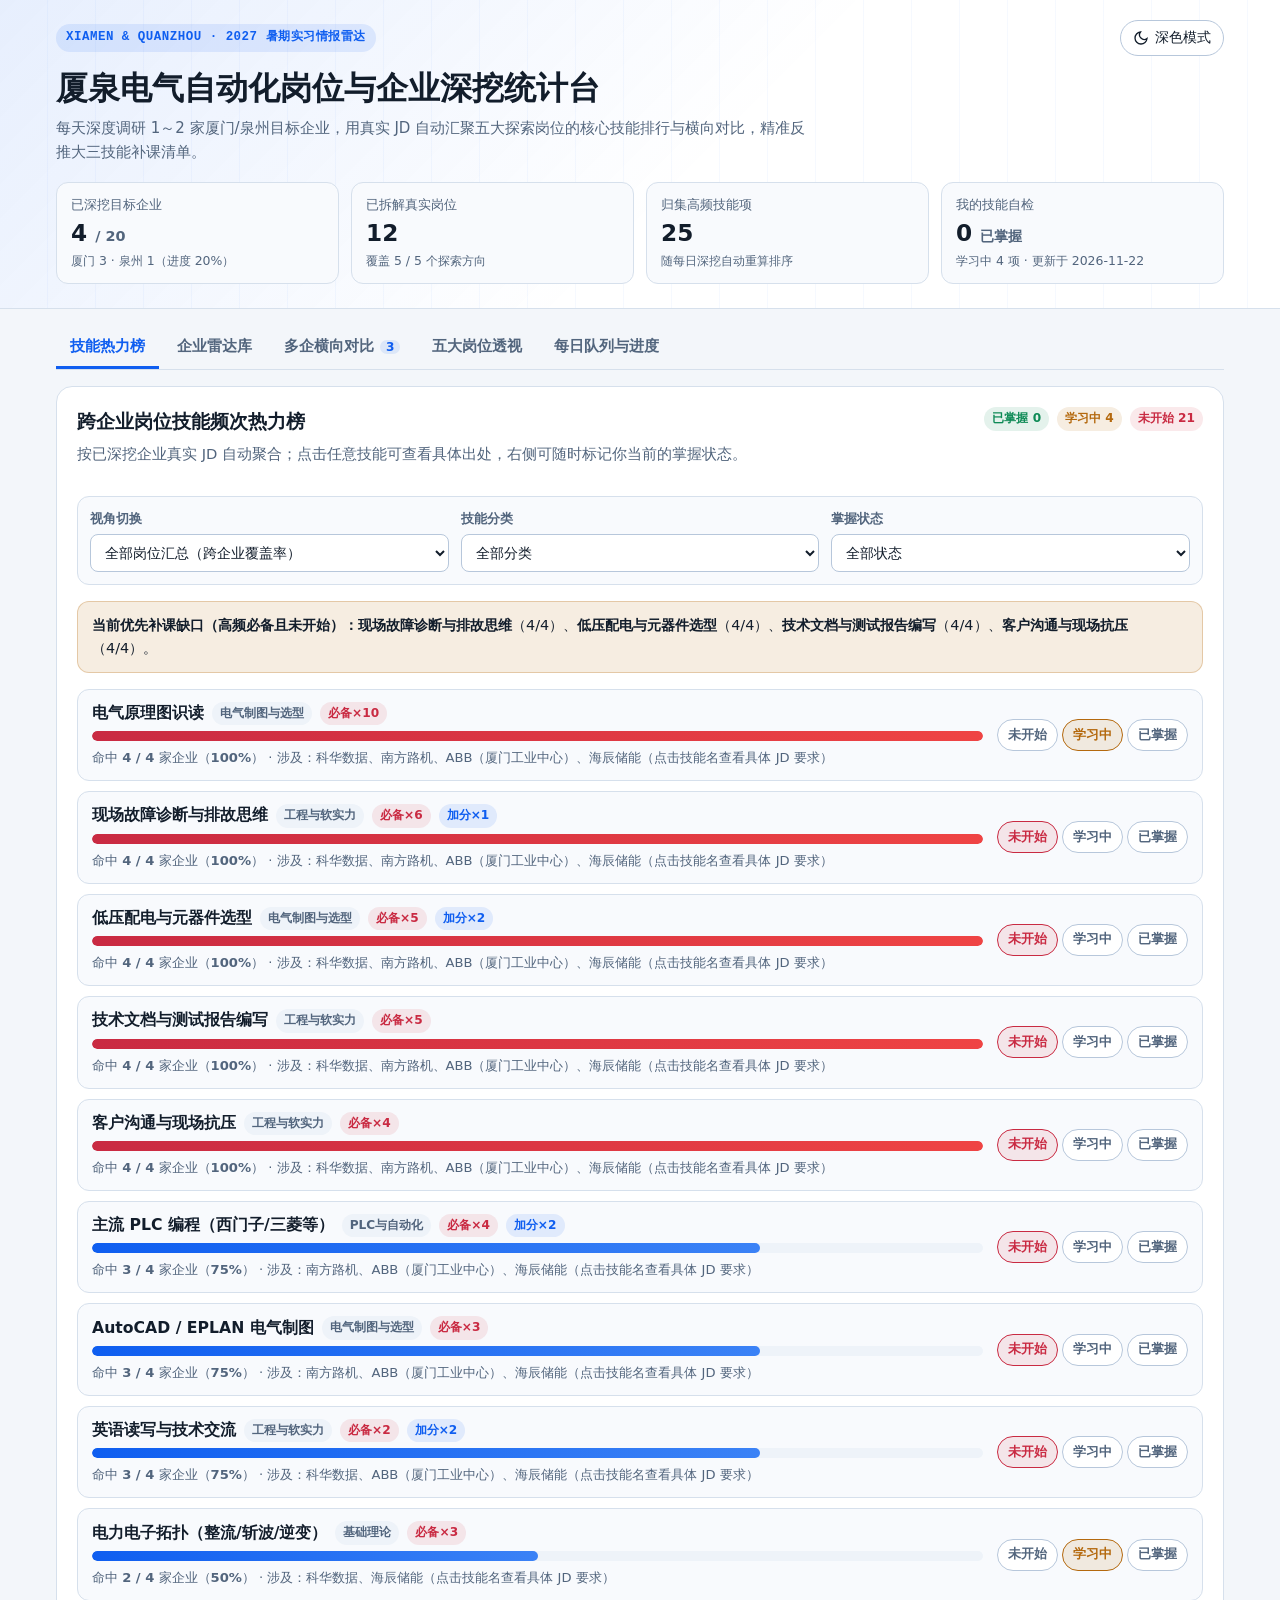
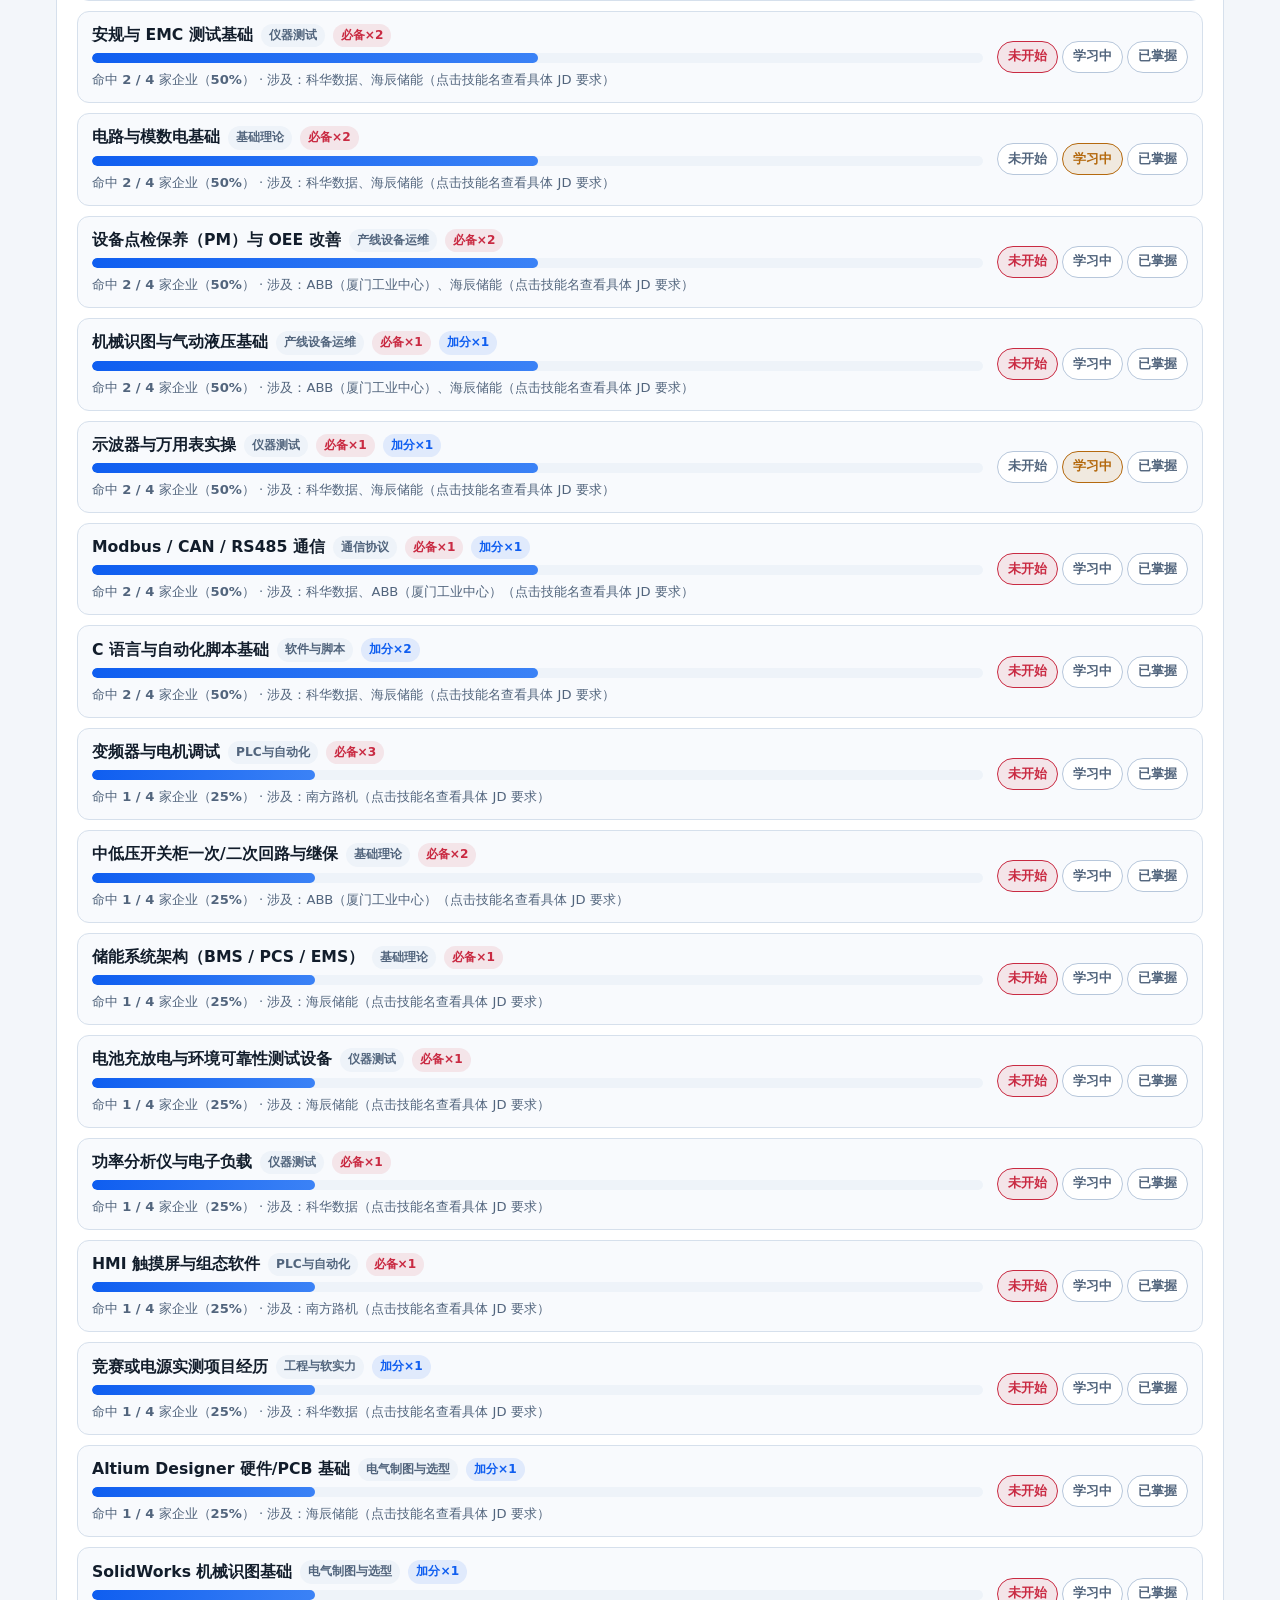
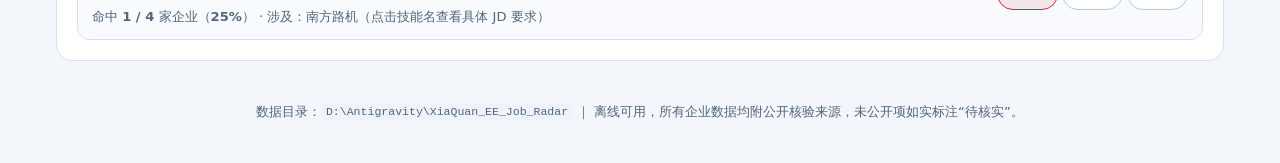
==== web/index.html @ 05c87419 "feat: init XiaQuan EE 2027 Job Radar with first 4 companies and GitHub Pages docs" ====
<!doctype html>
<html lang="zh-CN">
<head>
  <meta charset="utf-8">
  <meta name="viewport" content="width=device-width, initial-scale=1">
  <meta name="color-scheme" content="light dark">
  <script>
    try {
      const saved = localStorage.getItem("xq-radar-color-scheme");
      document.querySelector('meta[name="color-scheme"]').content = saved || "light dark";
    } catch (_) {
      // 忽略禁用存储时的异常，回退系统主题
    }
  </script>
  <title>厦泉电气 2027 暑期实习情报雷达</title>
  <link rel="icon" href="data:image/svg+xml,%3Csvg xmlns='http://www.w3.org/2000/svg' viewBox='0 0 64 64'%3E%3Crect width='64' height='64' rx='14' fill='%230f5ef0'/%3E%3Ccircle cx='32' cy='32' r='18' fill='none' stroke='%23ffffff' stroke-width='4' opacity='0.45'/%3E%3Ccircle cx='32' cy='32' r='9' fill='none' stroke='%23ffffff' stroke-width='4'/%3E%3Cline x1='32' y1='32' x2='48' y2='16' stroke='%2338d399' stroke-width='4.5' stroke-linecap='round'/%3E%3C/svg%3E">
  <link rel="stylesheet" href="./styles.css">
</head>
<body>
  <header class="hero">
    <div class="hero-inner">
      <div class="hero-top">
        <div class="brand-badge">XIAMEN &amp; QUANZHOU · 2027 暑期实习情报雷达</div>
        <button type="button" id="themeToggle" class="theme-toggle" aria-label="切换浅色或深色主题">
          <span class="theme-opt theme-opt--to-dark">
            <svg width="16" height="16" viewBox="0 0 24 24" fill="none" stroke="currentColor" stroke-width="2" aria-hidden="true">
              <path d="M21 12.79A9 9 0 1 1 11.21 3 7 7 0 0 0 21 12.79z"/>
            </svg>
            <span>深色模式</span>
          </span>
          <span class="theme-opt theme-opt--to-light">
            <svg width="16" height="16" viewBox="0 0 24 24" fill="none" stroke="currentColor" stroke-width="2" aria-hidden="true">
              <circle cx="12" cy="12" r="4"/>
              <path d="M12 2v2m0 16v2M4.93 4.93l1.41 1.41m11.32 11.32 1.41 1.41M2 12h2m16 0h2M4.93 19.07l1.41-1.41m11.32-11.32 1.41-1.41"/>
            </svg>
            <span>浅色模式</span>
          </span>
        </button>
      </div>

      <h1 class="hero-title">厦泉电气自动化岗位与企业深挖统计台</h1>
      <p class="hero-subtitle">
        每天深度调研 1～2 家厦门/泉州目标企业，用真实 JD 自动汇聚五大探索岗位的核心技能排行与横向对比，精准反推大三技能补课清单。
      </p>

      <div id="kpiGrid" class="kpi-grid" aria-label="核心统计指标"></div>
    </div>
  </header>

  <main class="app-shell">
    <div class="tabs-shell">
      <div class="tablist-wrap">
        <div id="mainTablist" class="tablist scroller" role="tablist" aria-label="情报雷达功能模块">
          <button type="button" role="tab" id="tab-skills" class="tab-btn" aria-selected="true" data-panel="panel-skills">
            技能热力榜
          </button>
          <button type="button" role="tab" id="tab-companies" class="tab-btn" aria-selected="false" tabindex="-1" data-panel="panel-companies">
            企业雷达库
          </button>
          <button type="button" role="tab" id="tab-compare" class="tab-btn" aria-selected="false" tabindex="-1" data-panel="panel-compare">
            多企横向对比 <span id="compareCountPill" class="tab-pill">2</span>
          </button>
          <button type="button" role="tab" id="tab-roles" class="tab-btn" aria-selected="false" tabindex="-1" data-panel="panel-roles">
            五大岗位透视
          </button>
          <button type="button" role="tab" id="tab-queue" class="tab-btn" aria-selected="false" tabindex="-1" data-panel="panel-queue">
            每日队列与进度
          </button>
        </div>
      </div>

      <div class="panels-stage">
        <!-- Panel 1: 技能热力榜 & 个人技能缺口 -->
        <section id="panel-skills" role="tabpanel" aria-labelledby="tab-skills" class="tab-panel" tabindex="0">
          <div class="panel-inner">
            <div class="section-head">
              <div>
                <h2>跨企业岗位技能频次热力榜</h2>
                <p class="muted">按已深挖企业真实 JD 自动聚合；点击任意技能可查看具体出处，右侧可随时标记你当前的掌握状态。</p>
              </div>
              <div class="progress-summary-box" id="selfCheckSummary"></div>
            </div>

            <div class="filter-bar" aria-label="技能榜筛选">
              <div class="filter-group">
                <label for="skillRoleFilter">视角切换</label>
                <select id="skillRoleFilter">
                  <option value="all">全部岗位汇总（跨企业覆盖率）</option>
                </select>
              </div>
              <div class="filter-group">
                <label for="skillCategoryFilter">技能分类</label>
                <select id="skillCategoryFilter">
                  <option value="all">全部分类</option>
                </select>
              </div>
              <div class="filter-group">
                <label for="skillStatusFilter">掌握状态</label>
                <select id="skillStatusFilter">
                  <option value="all">全部状态</option>
                  <option value="todo">仅看未开始（重点缺口）</option>
                  <option value="learning">仅看学习中</option>
                  <option value="mastered">仅看已掌握</option>
                </select>
              </div>
            </div>

            <div id="gapCallout" class="gap-callout" aria-live="polite"></div>

            <div id="skillBarsContainer" class="skill-bars-list"></div>
          </div>
        </section>

        <!-- Panel 2: 企业雷达库 -->
        <section id="panel-companies" role="tabpanel" aria-labelledby="tab-companies" class="tab-panel" hidden="until-found">
          <div class="panel-inner">
            <div class="section-head">
              <div>
                <h2>已深挖企业雷达库</h2>
                <p class="muted">每家档案均带公开信息出处，未披露项明确标注“待核实”。勾选「加入对比」后可在横向对比页并排细看。</p>
              </div>
              <button type="button" id="jumpToCompareBtn" class="btn btn-primary">进入横向对比</button>
            </div>

            <div class="filter-bar" aria-label="企业筛选条件">
              <div class="filter-group">
                <label for="companyCityFilter">城市</label>
                <select id="companyCityFilter">
                  <option value="all">全部城市</option>
                </select>
              </div>
              <div class="filter-group">
                <label for="companyTrackFilter">赛道</label>
                <select id="companyTrackFilter">
                  <option value="all">全部赛道</option>
                </select>
              </div>
              <div class="filter-group">
                <label for="companyRoleFilter">覆盖岗位</label>
                <select id="companyRoleFilter">
                  <option value="all">全部 5 大岗位</option>
                </select>
              </div>
              <div class="filter-group">
                <label for="companySearchInput">关键词</label>
                <input id="companySearchInput" type="search" placeholder="搜索企业、产品、PLC、示波器...">
              </div>
            </div>

            <div id="companyCardsGrid" class="company-grid"></div>
          </div>
        </section>

        <!-- Panel 3: 多企横向对比 -->
        <section id="panel-compare" role="tabpanel" aria-labelledby="tab-compare" class="tab-panel" hidden="until-found">
          <div class="panel-inner">
            <div class="section-head">
              <div>
                <h2>多企业并排横向对比</h2>
                <p class="muted">选择 2～4 家已深挖企业，一屏看清它们在赛道、工具栈、出差倒班、笔面试考点与厦门理工匹配度上的真实差异。</p>
              </div>
            </div>

            <div id="comparePicker" class="compare-picker" aria-label="选择参与对比的企业"></div>

            <div id="compareTableHost"></div>
          </div>
        </section>

        <!-- Panel 4: 五大岗位透视 -->
        <section id="panel-roles" role="tabpanel" aria-labelledby="tab-roles" class="tab-panel" hidden="until-found">
          <div class="panel-inner">
            <div class="section-head">
              <div>
                <h2>五大探索岗位全景透视</h2>
                <p class="muted">逐个拆解真实工作内容、与你大三已学课程的对应关系、当前已统计出的核心技能，以及适合你的零硬件简历项目方向。</p>
              </div>
            </div>
            <div id="rolesGrid" class="roles-grid"></div>
          </div>
        </section>

        <!-- Panel 5: 每日深挖队列 & 进度导入导出 -->
        <section id="panel-queue" role="tabpanel" aria-labelledby="tab-queue" class="tab-panel" hidden="until-found">
          <div class="panel-inner">
            <div class="section-head">
              <div>
                <h2>每日 1～2 企深挖队列与日志</h2>
                <p class="muted">每次深挖新企业并运行构建脚本后，上方所有统计与技能热力榜自动增量重算，越往后越精准。</p>
              </div>
              <div class="backup-actions">
                <button type="button" id="exportProgressBtn" class="btn btn-secondary">导出自检进度 JSON</button>
                <label class="btn btn-secondary file-btn">
                  导入进度
                  <input type="file" id="importProgressInput" accept="application/json" hidden>
                </label>
              </div>
            </div>

            <div id="changelogTimeline" class="changelog-list"></div>

            <h3 class="sub-heading">20 家厦泉目标企业滚动清单</h3>
            <div id="queueTableHost"></div>
          </div>
        </section>
      </div>
    </div>
  </main>

  <footer class="site-footer">
    <p>数据目录：<code>D:\Antigravity\XiaQuan_EE_Job_Radar</code> ｜ 离线可用，所有企业数据均附公开核验来源，未公开项如实标注“待核实”。</p>
  </footer>

  <!-- 企业完整深度档案弹窗 -->
  <dialog id="companyDialog" class="radar-dialog" closedby="any" aria-labelledby="companyDialogTitle">
    <div class="dialog-shell">
      <div class="dialog-header">
        <div>
          <span id="companyDialogMeta" class="dialog-meta"></span>
          <h2 id="companyDialogTitle" class="dialog-title">企业深度档案</h2>
        </div>
        <form method="dialog">
          <button type="submit" class="icon-close-btn" aria-label="关闭企业档案弹窗">✕</button>
        </form>
      </div>
      <div id="companyDialogBody" class="dialog-body"></div>
      <div class="dialog-footer">
        <form method="dialog">
          <button type="submit" class="btn btn-primary">关闭</button>
        </form>
      </div>
    </div>
  </dialog>

  <!-- 技能出处证据弹窗 -->
  <dialog id="skillDialog" class="radar-dialog radar-dialog--narrow" closedby="any" aria-labelledby="skillDialogTitle">
    <div class="dialog-shell">
      <div class="dialog-header">
        <div>
          <span id="skillDialogMeta" class="dialog-meta"></span>
          <h2 id="skillDialogTitle" class="dialog-title">技能 JD 依据</h2>
        </div>
        <form method="dialog">
          <button type="submit" class="icon-close-btn" aria-label="关闭技能详情弹窗">✕</button>
        </form>
      </div>
      <div id="skillDialogBody" class="dialog-body"></div>
      <div class="dialog-footer">
        <form method="dialog">
          <button type="submit" class="btn btn-primary">知道了</button>
        </form>
      </div>
    </div>
  </dialog>

  <script src="./data-bundle.js"></script>
  <script src="./app.js"></script>
</body>
</html>
---- web/styles.css ----
/* ==========================================================================
   厦泉电气 2027 暑期实习情报雷达 — 现代精密工程仪表盘样式
   遵循 modern-web-guidance: color-scheme + light-dark(), responsive-table,
   tabs (horizontal scroll + edge fade + until-found), light-dismiss dialog,
   container-query cards.
   ========================================================================== */

@property --fade-start {
  syntax: "<length>";
  inherits: false;
  initial-value: 0px;
}

@property --fade-end {
  syntax: "<length>";
  inherits: false;
  initial-value: 0px;
}

:root {
  color-scheme: light dark;

  --bg: light-dark(#f3f6fa, #0d131d);
  --surface: light-dark(#ffffff, #151e2c);
  --surface-alt: light-dark(#eef3f9, #1c2839);
  --surface-elevated: light-dark(#f8fafd, #192434);
  --border: light-dark(#d6e0ec, #2a394e);
  --border-strong: light-dark(#b7c7db, #3c516e);

  --text: light-dark(#121d2b, #e7eef8);
  --text-muted: light-dark(#52657d, #98adc7);

  --accent: light-dark(#0f5ef0, #5c9bff);
  --accent-soft: light-dark(rgba(15, 94, 240, 0.1), rgba(92, 155, 255, 0.16));
  --accent-ink: light-dark(#ffffff, #091321);

  --must: light-dark(#c92a42, #ff6b81);
  --must-soft: light-dark(rgba(201, 42, 66, 0.1), rgba(255, 107, 129, 0.16));

  --ok: light-dark(#0d8a55, #38d399);
  --ok-soft: light-dark(rgba(13, 138, 85, 0.11), rgba(56, 211, 153, 0.16));

  --warn: light-dark(#b4690e, #f5b942);
  --warn-soft: light-dark(rgba(180, 105, 14, 0.12), rgba(245, 185, 66, 0.16));

  --radius-sm: 8px;
  --radius-md: 12px;
  --radius-lg: 16px;
  --shadow-sm: light-dark(0 1px 3px rgba(15, 31, 56, 0.06), 0 1px 4px rgba(0, 0, 0, 0.35));
  --shadow-md: light-dark(0 8px 24px rgba(15, 31, 56, 0.08), 0 12px 30px rgba(0, 0, 0, 0.45));

  --font-sans: "Segoe UI", "PingFang SC", "Microsoft YaHei", system-ui, -apple-system, sans-serif;
  --font-mono: ui-monospace, "Cascadia Code", Consolas, monospace;

  &:has(> head > meta[name="color-scheme"][content="dark"]) {
    color-scheme: dark;
  }

  &:has(> head > meta[name="color-scheme"][content="light"]) {
    color-scheme: light;
  }
}

*, *::before, *::after {
  box-sizing: border-box;
}

body {
  margin: 0;
  font-family: var(--font-sans);
  font-size: 15px;
  line-height: 1.6;
  background: var(--bg);
  color: var(--text);
  -webkit-font-smoothing: antialiased;
}

h1, h2, h3, h4, p {
  margin-block-start: 0;
}

code {
  font-family: var(--font-mono);
  font-size: 0.88em;
  background: var(--surface-alt);
  padding: 0.12em 0.4em;
  border-radius: 5px;
}

.muted {
  color: var(--text-muted);
  font-size: 0.92rem;
}

/* ---------- 主题切换按钮（双分支由 CSS 控制显示） ---------- */
.theme-toggle {
  display: inline-flex;
  align-items: center;
  gap: 6px;
  min-height: 36px;
  padding: 6px 12px;
  border-radius: 999px;
  border: 1px solid var(--border-strong);
  background: var(--surface);
  color: var(--text);
  font-size: 0.85rem;
  font-weight: 500;
  cursor: pointer;
}

.theme-toggle:hover {
  border-color: var(--accent);
}

.theme-opt {
  display: inline-flex;
  align-items: center;
  gap: 6px;
}

/* 默认浅色下显示“切换到深色”；深色下显示“切换到浅色” */
.theme-opt--to-light {
  display: none;
}

@media (prefers-color-scheme: dark) {
  :root:not(:has(> head > meta[name="color-scheme"][content="light"])) .theme-opt--to-dark {
    display: none;
  }
  :root:not(:has(> head > meta[name="color-scheme"][content="light"])) .theme-opt--to-light {
    display: inline-flex;
  }
}

:root:has(> head > meta[name="color-scheme"][content="dark"]) .theme-opt--to-dark {
  display: none;
}

:root:has(> head > meta[name="color-scheme"][content="dark"]) .theme-opt--to-light {
  display: inline-flex;
}

:root:has(> head > meta[name="color-scheme"][content="light"]) .theme-opt--to-dark {
  display: inline-flex;
}

:root:has(> head > meta[name="color-scheme"][content="light"]) .theme-opt--to-light {
  display: none;
}

/* ---------- 顶部 Hero ---------- */
.hero {
  background:
    linear-gradient(135deg, var(--accent-soft), transparent 55%),
    repeating-linear-gradient(
      90deg,
      transparent 0 47px,
      light-dark(rgba(15, 94, 240, 0.04), rgba(92, 155, 255, 0.05)) 47px 48px
    ),
    var(--surface);
  border-block-end: 1px solid var(--border);
}

.hero-inner {
  max-width: 1200px;
  margin-inline: auto;
  padding: 20px 16px 24px;
}

.hero-top {
  display: flex;
  align-items: center;
  justify-content: space-between;
  gap: 12px;
  flex-wrap: wrap;
  margin-block-end: 12px;
}

.brand-badge {
  display: inline-flex;
  align-items: center;
  font-family: var(--font-mono);
  font-size: 0.78rem;
  font-weight: 600;
  letter-spacing: 0.04em;
  color: var(--accent);
  background: var(--accent-soft);
  padding: 4px 10px;
  border-radius: 999px;
}

.hero-title {
  font-size: clamp(1.4rem, 2.8vw, 2rem);
  line-height: 1.25;
  margin-block-end: 8px;
}

.hero-subtitle {
  max-width: 760px;
  color: var(--text-muted);
  margin-block-end: 18px;
}

.kpi-grid {
  display: grid;
  grid-template-columns: repeat(auto-fit, minmax(150px, 1fr));
  gap: 12px;
}

.kpi-card {
  background: var(--surface-elevated);
  border: 1px solid var(--border);
  border-radius: var(--radius-md);
  padding: 12px 14px;
  box-shadow: var(--shadow-sm);
}

.kpi-label {
  font-size: 0.8rem;
  color: var(--text-muted);
  margin-block-end: 4px;
}

.kpi-value {
  font-size: 1.45rem;
  font-weight: 700;
  font-variant-numeric: tabular-nums;
  line-height: 1.2;
}

.kpi-sub {
  margin-block-start: 4px;
  font-size: 0.78rem;
  color: var(--text-muted);
}

/* ---------- 主容器 & Tabs（单行滚动 + 渐隐边缘） ---------- */
.app-shell {
  max-width: 1200px;
  margin-inline: auto;
  padding: 16px 16px 40px;
}

.tablist-wrap {
  position: sticky;
  inset-block-start: 0;
  z-index: 10;
  background: var(--bg);
  border-block-end: 1px solid var(--border);
  margin-block-end: 16px;
}

.tablist.scroller {
  display: flex;
  align-items: stretch;
  gap: 4px;
  overflow-x: auto;
  scrollbar-width: none;
  scroll-snap-type: inline proximity;
  --fade-size: 2.25rem;
  --fade-dir: right;
  --fade-start-pos: 0;
  --fade-end-pos: 100%;
  padding-inline-end: 16px;
  scroll-padding-inline: var(--fade-size);
  mask:
    linear-gradient(black, black) no-clip subtract,
    linear-gradient(to var(--fade-dir), black, transparent) var(--fade-start-pos) 0 / var(--fade-start) 100% no-repeat no-clip,
    linear-gradient(to var(--fade-dir), transparent, black) var(--fade-end-pos) 0 / var(--fade-end) 100% no-repeat no-clip;
  animation: reveal-fade-start linear both, hide-fade-end linear both;
  animation-timeline: scroll(self inline);
  animation-range: 0 var(--fade-size), calc(100% - var(--fade-size)) 100%;
  transition: --fade-start 0.2s, --fade-end 0.2s;
}

.tablist.scroller::-webkit-scrollbar {
  display: none;
}

.tablist.scroller.more-start {
  --fade-start: var(--fade-size);
}

.tablist.scroller.more-end {
  --fade-end: var(--fade-size);
}

@keyframes reveal-fade-start {
  to {
    --fade-start: var(--fade-size);
  }
}

@keyframes hide-fade-end {
  from {
    --fade-end: var(--fade-size);
  }
}

.tab-btn {
  position: relative;
  flex: none;
  scroll-snap-align: start;
  display: inline-flex;
  align-items: center;
  gap: 6px;
  min-height: 44px;
  padding: 10px 14px;
  border: 0;
  background: transparent;
  color: var(--text-muted);
  font-family: inherit;
  font-size: 0.94rem;
  font-weight: 600;
  white-space: nowrap;
  cursor: pointer;
}

.tab-btn:hover {
  color: var(--text);
}

.tab-btn[aria-selected="true"] {
  color: var(--accent);
}

.tab-btn[aria-selected="true"]::after {
  content: "";
  position: absolute;
  inset: auto 0 0;
  border-block-end: 3px solid var(--accent);
}

.tab-pill {
  display: inline-flex;
  align-items: center;
  justify-content: center;
  min-inline-size: 20px;
  padding: 0 6px;
  border-radius: 999px;
  background: var(--accent-soft);
  color: var(--accent);
  font-size: 0.76rem;
  font-variant-numeric: tabular-nums;
}

/* hidden="until-found" 面板不放 padding/border/margin，由内部 .panel-inner 承载 */
.panels-stage {
  display: grid;
}

.tab-panel {
  grid-area: 1 / 1;
}

.panel-inner {
  background: var(--surface);
  border: 1px solid var(--border);
  border-radius: var(--radius-lg);
  padding: 20px;
  box-shadow: var(--shadow-sm);
}

@media (max-width: 600px) {
  .panel-inner {
    padding: 14px;
  }
}

/* ---------- 通用标题、按钮与筛选栏 ---------- */
.section-head {
  display: flex;
  align-items: flex-start;
  justify-content: space-between;
  gap: 14px;
  flex-wrap: wrap;
  margin-block-end: 16px;
}

.section-head h2 {
  font-size: 1.2rem;
  margin-block-end: 4px;
}

.sub-heading {
  font-size: 1.05rem;
  margin-block: 22px 12px;
}

.btn {
  display: inline-flex;
  align-items: center;
  justify-content: center;
  gap: 6px;
  min-height: 38px;
  padding: 8px 14px;
  border-radius: var(--radius-sm);
  border: 1px solid var(--border-strong);
  font-family: inherit;
  font-size: 0.88rem;
  font-weight: 600;
  cursor: pointer;
  text-decoration: none;
}

.btn-primary {
  background: var(--accent);
  border-color: var(--accent);
  color: var(--accent-ink);
}

.btn-secondary {
  background: var(--surface-alt);
  color: var(--text);
}

.btn:hover {
  filter: brightness(1.04);
}

.file-btn {
  cursor: pointer;
}

.backup-actions {
  display: flex;
  gap: 8px;
  flex-wrap: wrap;
}

.filter-bar {
  display: grid;
  grid-template-columns: repeat(auto-fit, minmax(180px, 1fr));
  gap: 12px;
  padding: 12px;
  background: var(--surface-elevated);
  border: 1px solid var(--border);
  border-radius: var(--radius-md);
  margin-block-end: 16px;
}

.filter-group {
  display: flex;
  flex-direction: column;
  gap: 4px;
}

.filter-group label {
  font-size: 0.8rem;
  font-weight: 600;
  color: var(--text-muted);
}

.filter-group select,
.filter-group input {
  min-height: 38px;
  padding: 6px 10px;
  border-radius: var(--radius-sm);
  border: 1px solid var(--border-strong);
  background: var(--surface);
  color: var(--text);
  font-family: inherit;
  font-size: 0.9rem;
}

/* ---------- 技能热力榜 ---------- */
.progress-summary-box {
  display: flex;
  gap: 8px;
  flex-wrap: wrap;
  align-items: center;
}

.gap-callout {
  padding: 12px 14px;
  border-radius: var(--radius-md);
  background: var(--warn-soft);
  border: 1px solid light-dark(rgba(180, 105, 14, 0.28), rgba(245, 185, 66, 0.3));
  margin-block-end: 16px;
  font-size: 0.9rem;
}

.skill-bars-list {
  display: flex;
  flex-direction: column;
  gap: 10px;
}

.skill-row {
  display: grid;
  grid-template-columns: minmax(0, 1fr) auto;
  gap: 10px 14px;
  align-items: center;
  padding: 12px 14px;
  border: 1px solid var(--border);
  border-radius: var(--radius-md);
  background: var(--surface-elevated);
}

@media (max-width: 640px) {
  .skill-row {
    grid-template-columns: 1fr;
  }
}

.skill-main {
  min-width: 0;
}

.skill-head {
  display: flex;
  align-items: center;
  gap: 8px;
  flex-wrap: wrap;
  margin-block-end: 6px;
}

.skill-name-btn {
  padding: 0;
  border: 0;
  background: transparent;
  color: var(--text);
  font-family: inherit;
  font-size: 0.98rem;
  font-weight: 700;
  cursor: pointer;
  text-align: start;
}

.skill-name-btn:hover {
  color: var(--accent);
  text-decoration: underline;
}

.skill-bar-track {
  position: relative;
  block-size: 10px;
  border-radius: 999px;
  background: var(--surface-alt);
  overflow: hidden;
  margin-block-end: 6px;
}

.skill-bar-fill {
  block-size: 100%;
  border-radius: 999px;
  background: linear-gradient(90deg, var(--accent), light-dark(#3b82f6, #84b6ff));
}

.skill-bar-fill--hot {
  background: linear-gradient(90deg, var(--must), light-dark(#ef4444, #ff8da1));
}

.skill-meta-line {
  font-size: 0.82rem;
  color: var(--text-muted);
}

.status-pills {
  display: inline-flex;
  gap: 4px;
  flex-wrap: wrap;
}

.status-btn {
  min-height: 32px;
  padding: 4px 10px;
  border-radius: 999px;
  border: 1px solid var(--border-strong);
  background: var(--surface);
  color: var(--text-muted);
  font-family: inherit;
  font-size: 0.8rem;
  font-weight: 600;
  cursor: pointer;
}

.status-btn[aria-pressed="true"][data-state="todo"] {
  border-color: var(--must);
  background: var(--must-soft);
  color: var(--must);
}

.status-btn[aria-pressed="true"][data-state="learning"] {
  border-color: var(--warn);
  background: var(--warn-soft);
  color: var(--warn);
}

.status-btn[aria-pressed="true"][data-state="mastered"] {
  border-color: var(--ok);
  background: var(--ok-soft);
  color: var(--ok);
}

/* ---------- 徽章 ---------- */
.badge {
  display: inline-flex;
  align-items: center;
  padding: 2px 8px;
  border-radius: 999px;
  font-size: 0.76rem;
  font-weight: 600;
  white-space: nowrap;
}

.badge-neutral {
  background: var(--surface-alt);
  color: var(--text-muted);
}

.badge-accent {
  background: var(--accent-soft);
  color: var(--accent);
}

.badge-must {
  background: var(--must-soft);
  color: var(--must);
}

.badge-ok {
  background: var(--ok-soft);
  color: var(--ok);
}

.badge-warn {
  background: var(--warn-soft);
  color: var(--warn);
}

/* ---------- 企业卡片（容器查询 + 语义区域） ---------- */
.company-grid {
  display: grid;
  grid-template-columns: repeat(auto-fill, minmax(310px, 1fr));
  gap: 16px;
}

.card.company-card {
  container-type: inline-size;
  display: grid;
  grid-template-rows: auto 1fr auto;
  gap: 12px;
  padding: 16px;
  border-radius: var(--radius-md);
  border: 2px solid var(--border);
  background: var(--surface-elevated);
  box-shadow: var(--shadow-sm);
}

.card.company-card:has(.compare-check:checked) {
  border-color: var(--accent);
}

.card.company-card > header {
  display: flex;
  align-items: flex-start;
  justify-content: space-between;
  gap: 10px;
}

.company-name {
  font-size: 1.12rem;
  margin-block-end: 4px;
}

.badge-row {
  display: flex;
  gap: 6px;
  flex-wrap: wrap;
}

.card-content {
  display: flex;
  flex-direction: column;
  gap: 10px;
  font-size: 0.9rem;
}

.info-kv {
  margin: 0;
  display: grid;
  gap: 6px;
}

.info-kv div {
  display: grid;
  grid-template-columns: 76px 1fr;
  gap: 8px;
}

@container (width < 320px) {
  .info-kv div {
    grid-template-columns: 1fr;
    gap: 2px;
  }
}

.info-kv dt {
  color: var(--text-muted);
  font-size: 0.82rem;
  font-weight: 600;
}

.info-kv dd {
  margin: 0;
}

.card.company-card > footer {
  display: flex;
  align-items: center;
  justify-content: space-between;
  gap: 10px;
  padding-block-start: 10px;
  border-block-start: 1px solid var(--border);
  flex-wrap: wrap;
}

.compare-toggle {
  display: inline-flex;
  align-items: center;
  gap: 6px;
  padding: 5px 10px;
  border-radius: var(--radius-sm);
  border: 2px solid transparent;
  background: var(--surface);
  font-size: 0.84rem;
  font-weight: 600;
  cursor: pointer;
}

.compare-toggle:has(> :checked) {
  border-color: var(--accent);
  color: var(--accent);
}

/* ---------- 多企对比选择器 ---------- */
.compare-picker {
  display: flex;
  gap: 10px;
  flex-wrap: wrap;
  margin-block-end: 16px;
}

.picker-chip {
  display: inline-flex;
  align-items: center;
  gap: 8px;
  padding: 8px 12px;
  border-radius: var(--radius-md);
  border: 2px solid var(--border);
  background: var(--surface-elevated);
  font-size: 0.9rem;
  font-weight: 600;
  cursor: pointer;
}

.picker-chip:has(> :checked) {
  border-color: var(--accent);
  background: var(--accent-soft);
  color: var(--accent);
}

/* ---------- 响应式数据表（遵循 responsive-table 指南） ---------- */
.table-wrapper {
  overflow: auto;
  max-inline-size: 100%;
  max-block-size: min(680px, 75vh);
  container-type: inline-size;
  border: 1px solid var(--border);
  border-radius: var(--radius-md);
  background: var(--surface);
}

.radar-table {
  width: 100%;
  border-collapse: separate;
  border-spacing: 0;
  font-size: 0.9rem;
}

.radar-table caption {
  text-align: start;
  padding: 10px 14px;
  font-weight: 700;
  font-size: 0.92rem;
  background: var(--surface-elevated);
  border-block-end: 1px solid var(--border);
}

.radar-table thead {
  position: sticky;
  inset-block-start: 0;
  z-index: 2;
}

.radar-table thead th {
  text-align: start;
  padding: 11px 14px;
  background: var(--surface-alt);
  border-block-end: 1px solid var(--border-strong);
  font-weight: 700;
  white-space: nowrap;
}

.radar-table tbody th {
  position: sticky;
  inset-inline-start: 0;
  z-index: 1;
  text-align: start;
  vertical-align: top;
  padding: 11px 14px;
  background: var(--surface-elevated);
  border-block-end: 1px solid var(--border);
  border-inline-end: 1px solid var(--border);
  min-inline-size: 132px;
  font-weight: 700;
}

.radar-table tbody td {
  vertical-align: top;
  padding: 11px 14px;
  border-block-end: 1px solid var(--border);
  border-inline-end: 1px solid var(--border);
  min-inline-size: 200px;
}

.radar-table tbody td:last-child {
  border-inline-end: 0;
}

.radar-table ul {
  margin: 0;
  padding-inline-start: 18px;
}

@container (width < 620px) {
  .radar-table,
  .radar-table thead,
  .radar-table tbody,
  .radar-table tr,
  .radar-table th,
  .radar-table td {
    display: block;
  }

  .radar-table thead {
    display: none;
  }

  .radar-table tbody tr {
    margin: 10px;
    border: 1px solid var(--border);
    border-radius: var(--radius-sm);
    overflow: hidden;
    background: var(--surface);
  }

  .radar-table tbody th {
    position: sticky;
    inset-block-start: 0;
    z-index: 2;
    border-inline-end: 0;
    background: var(--surface-alt);
  }

  .radar-table tbody td {
    min-inline-size: 0;
    border-inline-end: 0;
  }

  .radar-table tbody td::before {
    display: block;
    font-size: 0.78rem;
    font-weight: 700;
    color: var(--accent);
    margin-block-end: 3px;
  }

  .radar-table tbody td:nth-child(2)::before { content: var(--col-2) "："; }
  .radar-table tbody td:nth-child(3)::before { content: var(--col-3) "："; }
  .radar-table tbody td:nth-child(4)::before { content: var(--col-4) "："; }
  .radar-table tbody td:nth-child(5)::before { content: var(--col-5) "："; }
  .radar-table tbody td:nth-child(6)::before { content: var(--col-6) "："; }
}

/* ---------- 五大岗位卡片 ---------- */
.roles-grid {
  display: grid;
  grid-template-columns: repeat(auto-fill, minmax(320px, 1fr));
  gap: 16px;
}

.role-card {
  display: flex;
  flex-direction: column;
  gap: 10px;
  padding: 16px;
  border-radius: var(--radius-md);
  border: 1px solid var(--border);
  background: var(--surface-elevated);
}

.role-card h3 {
  font-size: 1.06rem;
  margin-block-end: 2px;
}

.role-block-title {
  font-size: 0.8rem;
  font-weight: 700;
  color: var(--text-muted);
  margin-block-end: 4px;
}

.skill-chip-list {
  display: flex;
  flex-wrap: wrap;
  gap: 6px;
}

/* ---------- 每日日志 ---------- */
.changelog-list {
  display: flex;
  flex-direction: column;
  gap: 10px;
}

.changelog-item {
  padding: 14px 16px;
  border-radius: var(--radius-md);
  border-inline-start: 4px solid var(--accent);
  background: var(--surface-elevated);
  border-block: 1px solid var(--border);
  border-inline-end: 1px solid var(--border);
}

.changelog-meta {
  font-family: var(--font-mono);
  font-size: 0.8rem;
  color: var(--accent);
  font-weight: 700;
  margin-block-end: 4px;
}

/* ---------- 原生 Modal Dialog（light-dismiss） ---------- */
.radar-dialog {
  width: min(860px, calc(100vw - 24px));
  max-height: min(88vh, 860px);
  padding: 0;
  border: 1px solid var(--border-strong);
  border-radius: var(--radius-lg);
  background: var(--surface);
  color: var(--text);
  box-shadow: var(--shadow-md);
  overflow: hidden;
}

.radar-dialog--narrow {
  width: min(600px, calc(100vw - 24px));
}

.radar-dialog::backdrop {
  background: rgba(8, 15, 27, 0.56);
  backdrop-filter: blur(3px);
}

.dialog-shell {
  display: grid;
  grid-template-rows: auto minmax(0, 1fr) auto;
  max-height: min(88vh, 860px);
}

.dialog-header {
  display: flex;
  align-items: flex-start;
  justify-content: space-between;
  gap: 12px;
  padding: 16px 20px;
  border-block-end: 1px solid var(--border);
  background: var(--surface-elevated);
}

.dialog-meta {
  display: block;
  font-size: 0.8rem;
  color: var(--accent);
  font-weight: 600;
  margin-block-end: 2px;
}

.dialog-title {
  font-size: 1.2rem;
  margin: 0;
}

.icon-close-btn {
  min-width: 36px;
  min-height: 36px;
  border-radius: var(--radius-sm);
  border: 1px solid var(--border-strong);
  background: var(--surface);
  color: var(--text);
  font-size: 1rem;
  cursor: pointer;
}

.dialog-body {
  padding: 18px 20px;
  overflow-y: auto;
  display: flex;
  flex-direction: column;
  gap: 16px;
}

.dialog-section {
  padding: 14px;
  border: 1px solid var(--border);
  border-radius: var(--radius-md);
  background: var(--surface-elevated);
}

.dialog-section h3 {
  font-size: 1rem;
  margin-block-end: 8px;
}

.dialog-section ul {
  margin: 0;
  padding-inline-start: 18px;
}

.dialog-footer {
  display: flex;
  justify-content: flex-end;
  padding: 12px 20px;
  border-block-start: 1px solid var(--border);
  background: var(--surface-elevated);
}

.empty-state {
  padding: 28px 16px;
  text-align: center;
  border: 1px dashed var(--border-strong);
  border-radius: var(--radius-md);
  color: var(--text-muted);
}

.site-footer {
  max-width: 1200px;
  margin-inline: auto;
  padding: 0 16px 28px;
  text-align: center;
  font-size: 0.82rem;
  color: var(--text-muted);
}
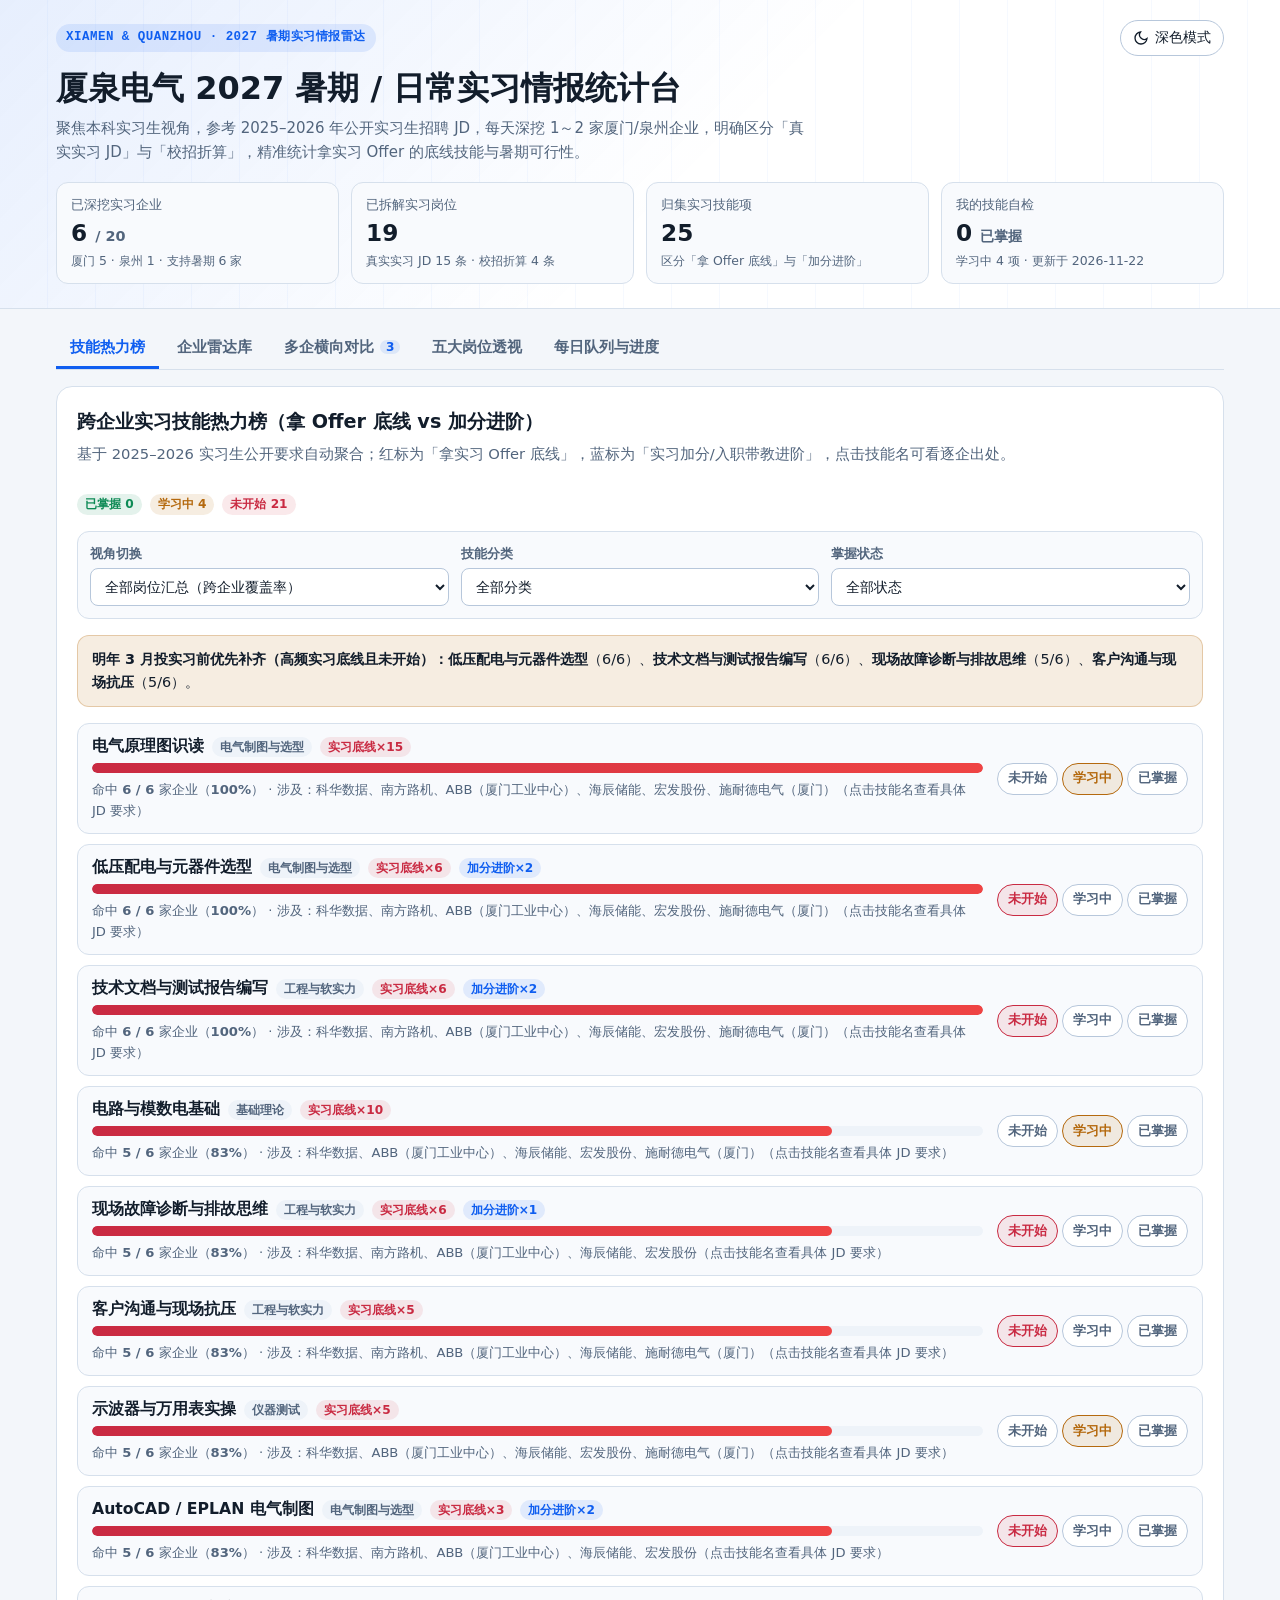
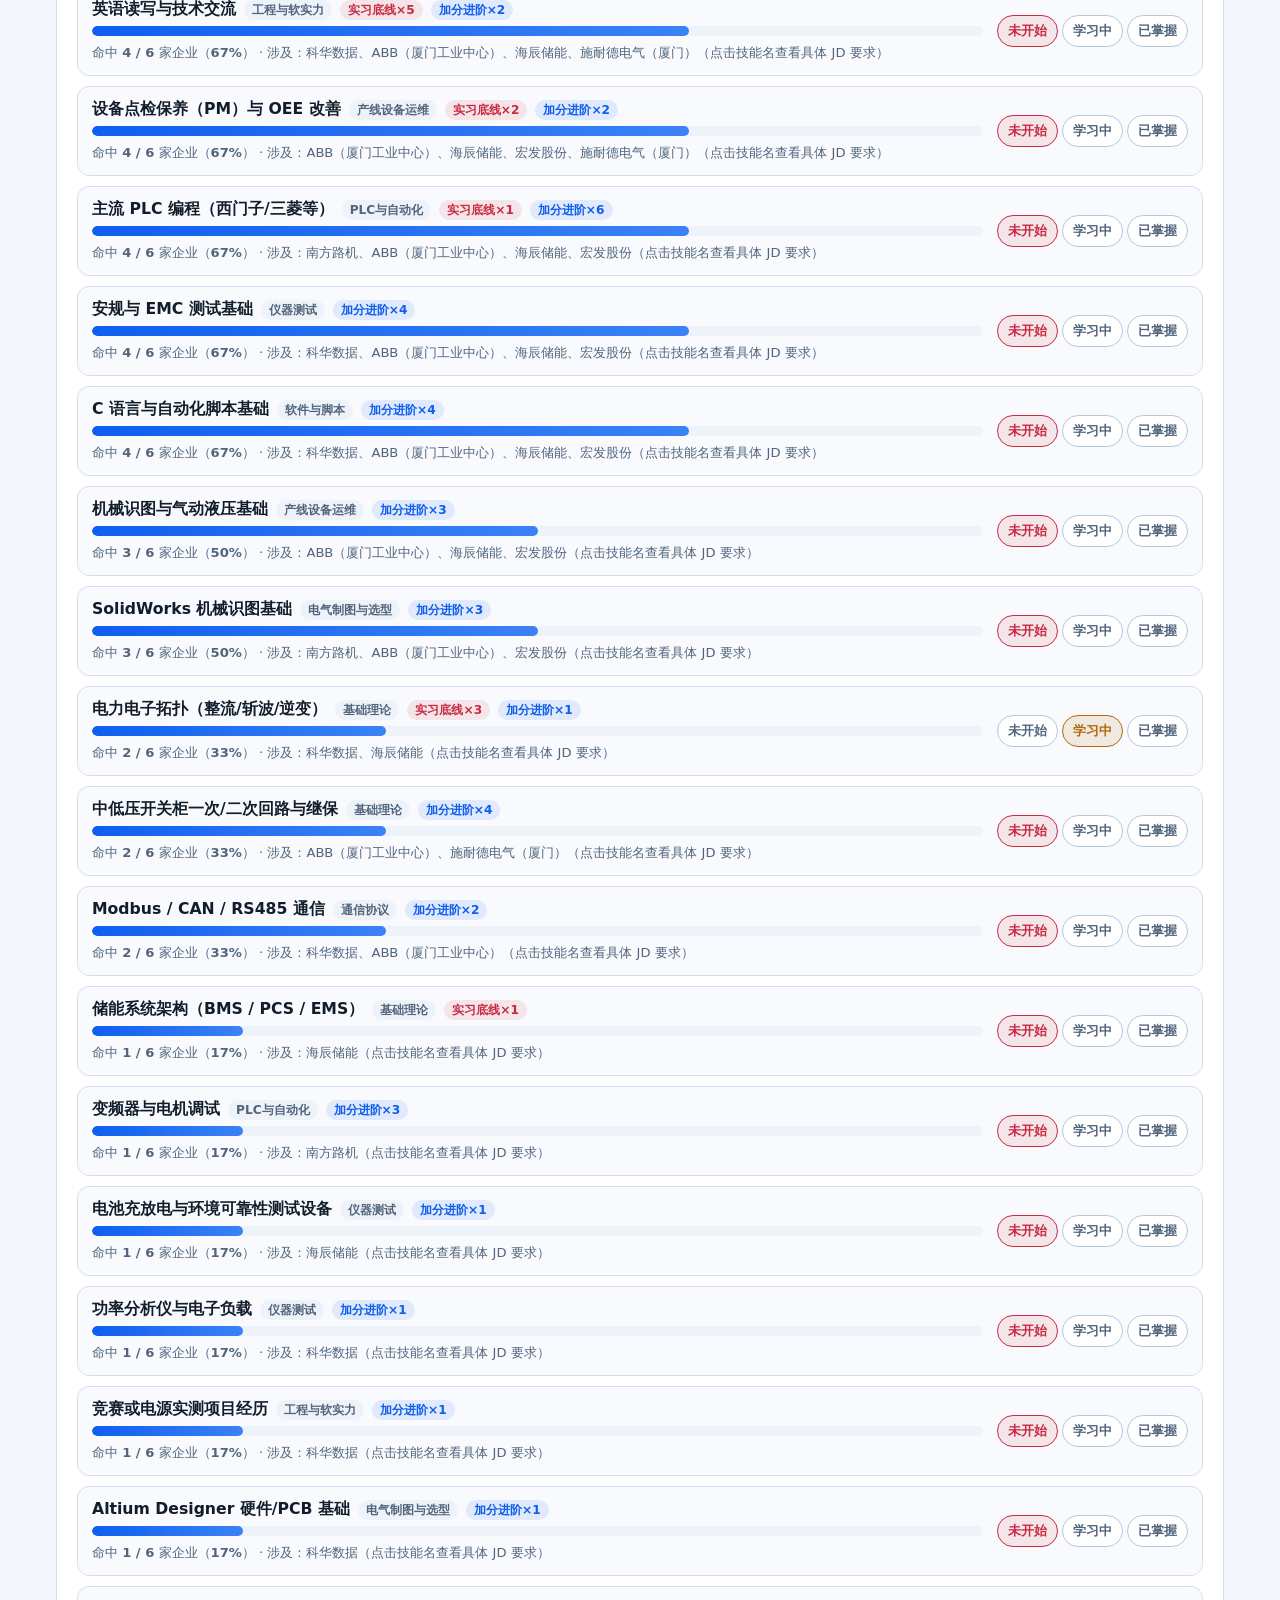
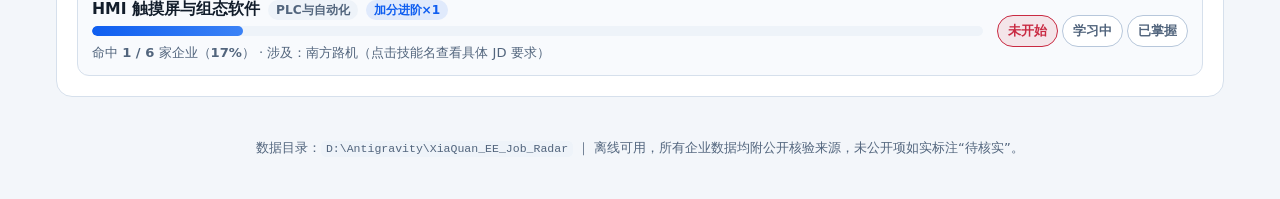
==== commit 75f9611a: "feat: switch radar to 2025-2026 internship-first edition and add Hongfa + Schneider" ====
--- a/web/index.html
+++ b/web/index.html
@@ -38,9 +38,9 @@
         </button>
       </div>
 
-      <h1 class="hero-title">厦泉电气自动化岗位与企业深挖统计台</h1>
+      <h1 class="hero-title">厦泉电气 2027 暑期 / 日常实习情报统计台</h1>
       <p class="hero-subtitle">
-        每天深度调研 1～2 家厦门/泉州目标企业，用真实 JD 自动汇聚五大探索岗位的核心技能排行与横向对比，精准反推大三技能补课清单。
+        聚焦本科实习生视角，参考 2025–2026 年公开实习生招聘 JD，每天深挖 1～2 家厦门/泉州企业，明确区分「真实实习 JD」与「校招折算」，精准统计拿实习 Offer 的底线技能与暑期可行性。
       </p>
 
       <div id="kpiGrid" class="kpi-grid" aria-label="核心统计指标"></div>
@@ -75,8 +75,8 @@
           <div class="panel-inner">
             <div class="section-head">
               <div>
-                <h2>跨企业岗位技能频次热力榜</h2>
-                <p class="muted">按已深挖企业真实 JD 自动聚合；点击任意技能可查看具体出处，右侧可随时标记你当前的掌握状态。</p>
+                <h2>跨企业实习技能热力榜（拿 Offer 底线 vs 加分进阶）</h2>
+                <p class="muted">基于 2025–2026 实习生公开要求自动聚合；红标为「拿实习 Offer 底线」，蓝标为「实习加分/入职带教进阶」，点击技能名可看逐企出处。</p>
               </div>
               <div class="progress-summary-box" id="selfCheckSummary"></div>
             </div>
@@ -136,14 +136,22 @@
                 </select>
               </div>
               <div class="filter-group">
-                <label for="companyRoleFilter">覆盖岗位</label>
+                <label for="companyRoleFilter">实习方向</label>
                 <select id="companyRoleFilter">
-                  <option value="all">全部 5 大岗位</option>
+                  <option value="all">全部 5 大实习方向</option>
+                </select>
+              </div>
+              <div class="filter-group">
+                <label for="companySummerFilter">暑期 2 个月可行性</label>
+                <select id="companySummerFilter">
+                  <option value="all">全部实习类型</option>
+                  <option value="summer-ok">支持暑期 2～3 个月</option>
+                  <option value="other">需长期 / 待核实</option>
                 </select>
               </div>
               <div class="filter-group">
                 <label for="companySearchInput">关键词</label>
-                <input id="companySearchInput" type="search" placeholder="搜索企业、产品、PLC、示波器...">
+                <input id="companySearchInput" type="search" placeholder="搜索企业、转正、PLC、示波器...">
               </div>
             </div>
 
--- a/web/styles.css
+++ b/web/styles.css
@@ -347,10 +347,18 @@
 /* hidden="until-found" 面板不放 padding/border/margin，由内部 .panel-inner 承载 */
 .panels-stage {
   display: grid;
+  align-items: start;
 }
 
 .tab-panel {
   grid-area: 1 / 1;
+  position: relative;
+  z-index: 1;
+}
+
+.tab-panel[hidden] {
+  pointer-events: none;
+  z-index: 0;
 }
 
 .panel-inner {
@@ -597,11 +605,14 @@
 .badge {
   display: inline-flex;
   align-items: center;
+  max-inline-size: 100%;
   padding: 2px 8px;
   border-radius: 999px;
   font-size: 0.76rem;
   font-weight: 600;
-  white-space: nowrap;
+  line-height: 1.35;
+  white-space: normal;
+  overflow-wrap: anywhere;
 }
 
 .badge-neutral {
@@ -639,6 +650,7 @@
 .card.company-card {
   container-type: inline-size;
   display: grid;
+  grid-template-columns: minmax(0, 1fr);
   grid-template-rows: auto 1fr auto;
   gap: 12px;
   padding: 16px;
@@ -646,6 +658,7 @@
   border: 2px solid var(--border);
   background: var(--surface-elevated);
   box-shadow: var(--shadow-sm);
+  min-width: 0;
 }
 
 .card.company-card:has(.compare-check:checked) {
@@ -657,6 +670,12 @@
   align-items: flex-start;
   justify-content: space-between;
   gap: 10px;
+  min-width: 0;
+}
+
+.card.company-card > header > div {
+  min-width: 0;
+  flex: 1 1 auto;
 }
 
 .company-name {
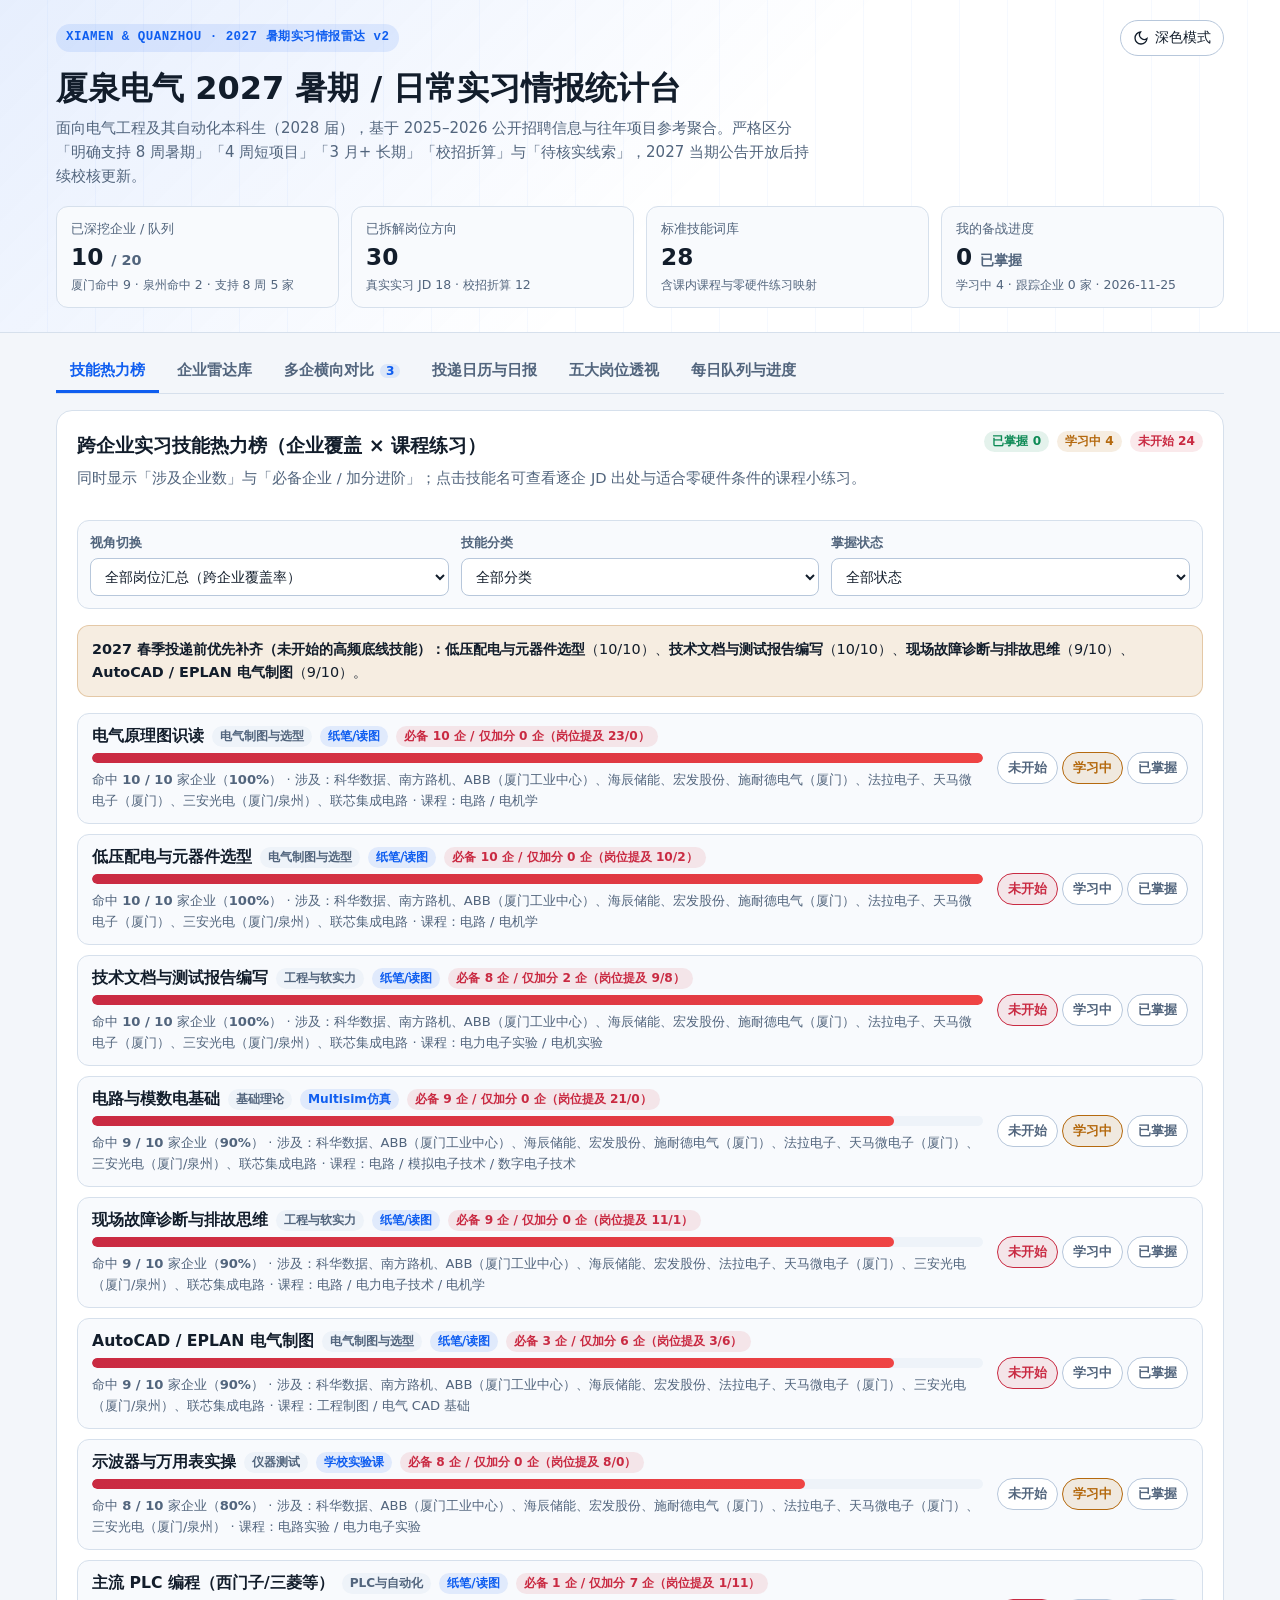
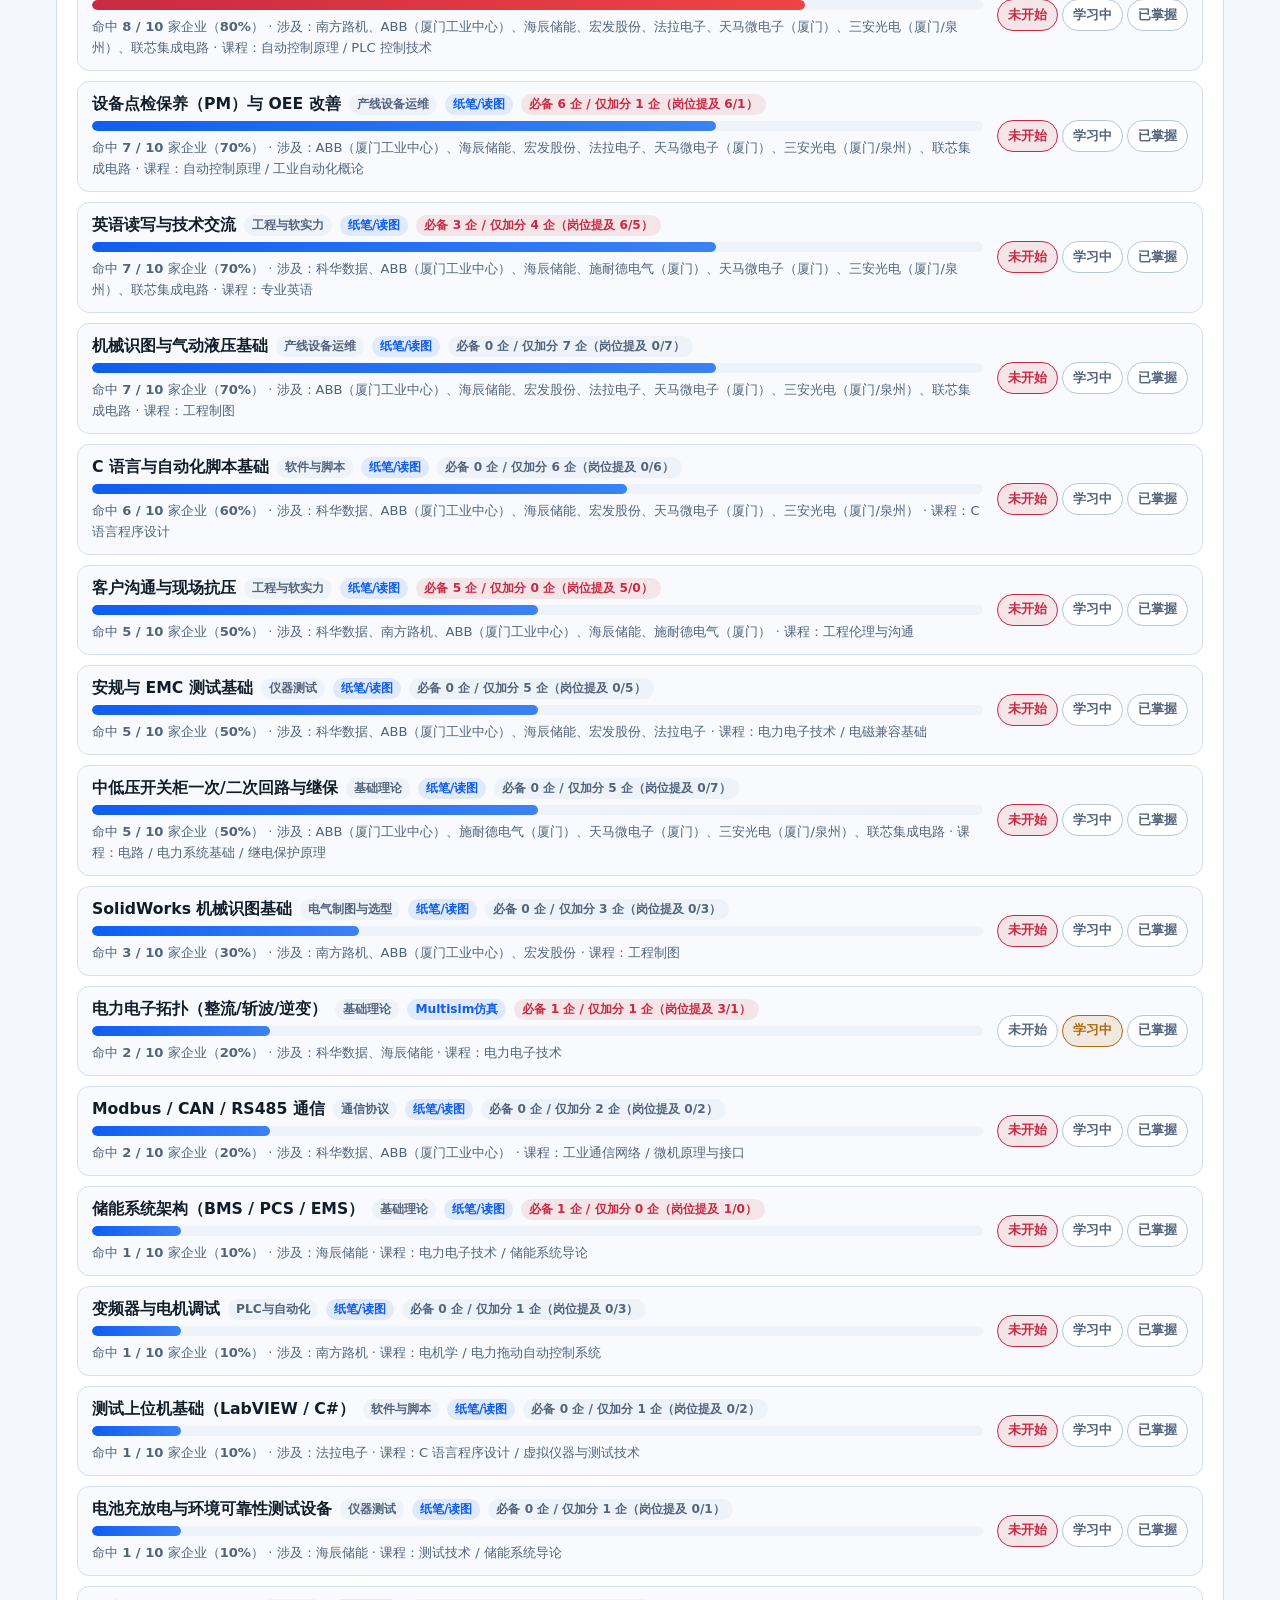
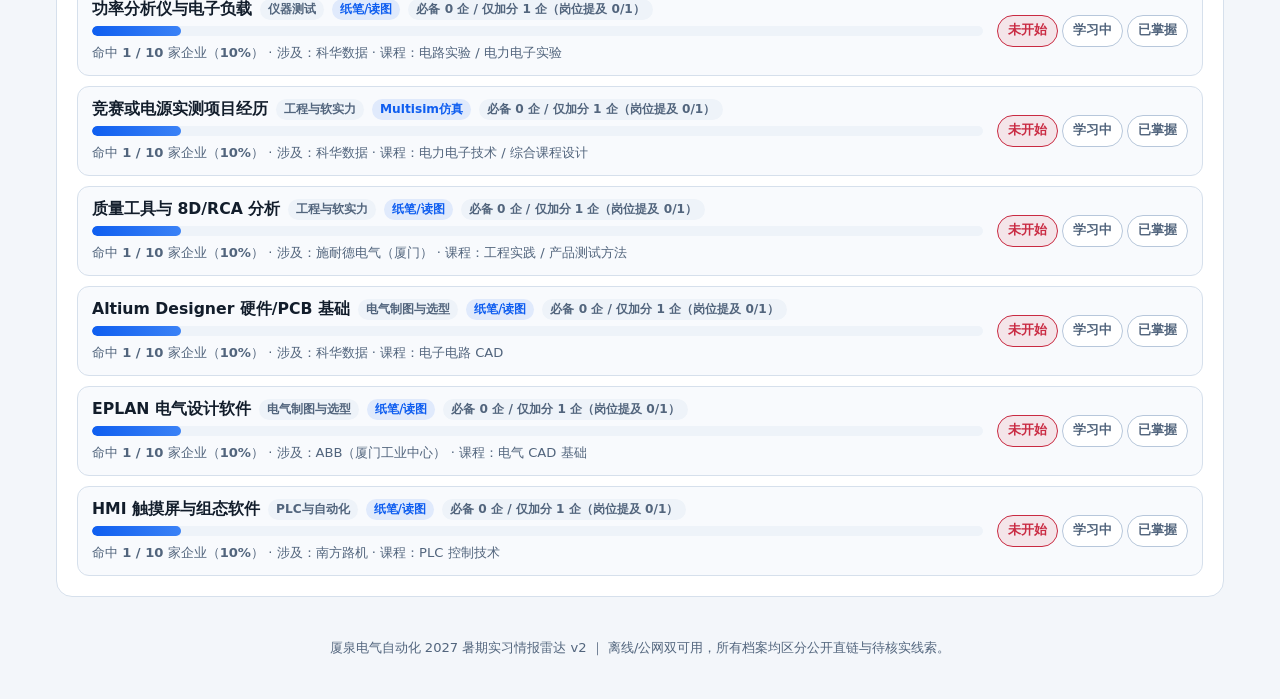
==== commit 605cde65: "feat(v2): upgrade XiaQuan EE radar via Antigravity x Codex joint plan" ====
--- a/web/index.html
+++ b/web/index.html
@@ -20,7 +20,7 @@
   <header class="hero">
     <div class="hero-inner">
       <div class="hero-top">
-        <div class="brand-badge">XIAMEN &amp; QUANZHOU · 2027 暑期实习情报雷达</div>
+        <div class="brand-badge">XIAMEN &amp; QUANZHOU · 2027 暑期实习情报雷达 v2</div>
         <button type="button" id="themeToggle" class="theme-toggle" aria-label="切换浅色或深色主题">
           <span class="theme-opt theme-opt--to-dark">
             <svg width="16" height="16" viewBox="0 0 24 24" fill="none" stroke="currentColor" stroke-width="2" aria-hidden="true">
@@ -40,7 +40,7 @@
 
       <h1 class="hero-title">厦泉电气 2027 暑期 / 日常实习情报统计台</h1>
       <p class="hero-subtitle">
-        聚焦本科实习生视角，参考 2025–2026 年公开实习生招聘 JD，每天深挖 1～2 家厦门/泉州企业，明确区分「真实实习 JD」与「校招折算」，精准统计拿实习 Offer 的底线技能与暑期可行性。
+        面向电气工程及其自动化本科生（2028 届），基于 2025–2026 公开招聘信息与往年项目参考聚合。严格区分「明确支持 8 周暑期」「4 周短项目」「3 月+ 长期」「校招折算」与「待核实线索」，2027 当期公告开放后持续校核更新。
       </p>
 
       <div id="kpiGrid" class="kpi-grid" aria-label="核心统计指标"></div>
@@ -48,6 +48,8 @@
   </header>
 
   <main class="app-shell">
+    <div id="liveNotice" class="toast-banner" role="status" aria-live="polite" hidden></div>
+
     <div class="tabs-shell">
       <div class="tablist-wrap">
         <div id="mainTablist" class="tablist scroller" role="tablist" aria-label="情报雷达功能模块">
@@ -58,7 +60,10 @@
             企业雷达库
           </button>
           <button type="button" role="tab" id="tab-compare" class="tab-btn" aria-selected="false" tabindex="-1" data-panel="panel-compare">
-            多企横向对比 <span id="compareCountPill" class="tab-pill">2</span>
+            多企横向对比 <span id="compareCountPill" class="tab-pill">3</span>
+          </button>
+          <button type="button" role="tab" id="tab-timeline" class="tab-btn" aria-selected="false" tabindex="-1" data-panel="panel-timeline">
+            投递日历与日报
           </button>
           <button type="button" role="tab" id="tab-roles" class="tab-btn" aria-selected="false" tabindex="-1" data-panel="panel-roles">
             五大岗位透视
@@ -70,13 +75,13 @@
       </div>
 
       <div class="panels-stage">
-        <!-- Panel 1: 技能热力榜 & 个人技能缺口 -->
+        <!-- Panel 1: 技能热力榜 & 个人技能缺口 + 课程小练习 -->
         <section id="panel-skills" role="tabpanel" aria-labelledby="tab-skills" class="tab-panel" tabindex="0">
           <div class="panel-inner">
             <div class="section-head">
               <div>
-                <h2>跨企业实习技能热力榜（拿 Offer 底线 vs 加分进阶）</h2>
-                <p class="muted">基于 2025–2026 实习生公开要求自动聚合；红标为「拿实习 Offer 底线」，蓝标为「实习加分/入职带教进阶」，点击技能名可看逐企出处。</p>
+                <h2>跨企业实习技能热力榜（企业覆盖 × 课程练习）</h2>
+                <p class="muted">同时显示「涉及企业数」与「必备企业 / 加分进阶」；点击技能名可查看逐企 JD 出处与适合零硬件条件的课程小练习。</p>
               </div>
               <div class="progress-summary-box" id="selfCheckSummary"></div>
             </div>
@@ -117,14 +122,14 @@
             <div class="section-head">
               <div>
                 <h2>已深挖企业雷达库</h2>
-                <p class="muted">每家档案均带公开信息出处，未披露项明确标注“待核实”。勾选「加入对比」后可在横向对比页并排细看。</p>
+                <p class="muted">支持按厦门/泉州双基地、暑期 8 周真实适配度、实习方向与真实 JD 筛选，并直接计算你的个人底线准备度。</p>
               </div>
               <button type="button" id="jumpToCompareBtn" class="btn btn-primary">进入横向对比</button>
             </div>
 
             <div class="filter-bar" aria-label="企业筛选条件">
               <div class="filter-group">
-                <label for="companyCityFilter">城市</label>
+                <label for="companyCityFilter">城市（含双基地）</label>
                 <select id="companyCityFilter">
                   <option value="all">全部城市</option>
                 </select>
@@ -142,16 +147,30 @@
                 </select>
               </div>
               <div class="filter-group">
-                <label for="companySummerFilter">暑期 2 个月可行性</label>
+                <label for="companySummerFilter">暑假 8 周真实适配</label>
                 <select id="companySummerFilter">
-                  <option value="all">全部实习类型</option>
-                  <option value="summer-ok">支持暑期 2～3 个月</option>
-                  <option value="other">需长期 / 待核实</option>
-                </select>
-              </div>
-              <div class="filter-group">
-                <label for="companySearchInput">关键词</label>
-                <input id="companySearchInput" type="search" placeholder="搜索企业、转正、PLC、示波器...">
+                  <option value="all">全部项目类型</option>
+                  <option value="fit-8w">明确支持约 8 周（2 月）</option>
+                  <option value="short-4w">4 周短项目（满 8 周需协商）</option>
+                  <option value="need-3m">倾向 3 个月及以上（6–9 月）</option>
+                  <option value="negotiable">无统招网申 · 可直联协商</option>
+                  <option value="long-or-senior">偏大四顶岗 / 长期实习</option>
+                </select>
+              </div>
+              <div class="filter-group">
+                <label for="companySearchInput">关键词（企业/岗位/技能）</label>
+                <input id="companySearchInput" type="search" placeholder="如：PLC、科华、示波器、泉州...">
+              </div>
+            </div>
+
+            <div class="filter-meta-row">
+              <label class="inline-check">
+                <input type="checkbox" id="companyJdOnlyCheckbox">
+                <span>仅看含可对照往年实习 JD 的企业</span>
+              </label>
+              <div class="filter-meta-actions">
+                <span id="companyResultCount" class="muted"></span>
+                <button type="button" id="companyResetFiltersBtn" class="btn btn-secondary btn-sm">重置筛选</button>
               </div>
             </div>
 
@@ -165,7 +184,7 @@
             <div class="section-head">
               <div>
                 <h2>多企业并排横向对比</h2>
-                <p class="muted">选择 2～4 家已深挖企业，一屏看清它们在赛道、工具栈、出差倒班、笔面试考点与厦门理工匹配度上的真实差异。</p>
+                <p class="muted">最多选择 4 家已深挖企业；窄屏自动转卡片并清晰标注每行对应企业，随时可点选或移除。</p>
               </div>
             </div>
 
@@ -175,39 +194,57 @@
           </div>
         </section>
 
-        <!-- Panel 4: 五大岗位透视 -->
+        <!-- Panel 4: 2027 投递日历、个人跟踪与站内日报 -->
+        <section id="panel-timeline" role="tabpanel" aria-labelledby="tab-timeline" class="tab-panel" hidden="until-found">
+          <div class="panel-inner">
+            <div class="section-head">
+              <div>
+                <h2>2027 投递观察窗口 &amp; 个人投递状态跟踪</h2>
+                <p class="muted">窗口基于 2025/2026 公开资料标定为「2027 留意区间」，2027 当期简章发布后再行锁定精确截止日。个人跟踪状态保存在本地，支持导出备份。</p>
+              </div>
+            </div>
+
+            <div id="timelineContainer" class="timeline-groups"></div>
+
+            <h3 class="sub-heading">每日深挖战报阅读器</h3>
+            <div id="dailyReportsHost" class="reports-panel"></div>
+
+            <h3 class="sub-heading">二期增补候选企业池（待一期完成后按需启用）</h3>
+            <div id="phase2CandidatesHost" class="company-grid"></div>
+          </div>
+        </section>
+
+        <!-- Panel 5: 五大岗位透视 -->
         <section id="panel-roles" role="tabpanel" aria-labelledby="tab-roles" class="tab-panel" hidden="until-found">
           <div class="panel-inner">
             <div class="section-head">
               <div>
                 <h2>五大探索岗位全景透视</h2>
-                <p class="muted">逐个拆解真实工作内容、与你大三已学课程的对应关系、当前已统计出的核心技能，以及适合你的零硬件简历项目方向。</p>
+                <p class="muted">逐个拆解工作内容、对应课程、统计出的高频技能（企业去重口径）与零硬件简历项目方向。</p>
               </div>
             </div>
             <div id="rolesGrid" class="roles-grid"></div>
           </div>
         </section>
 
-        <!-- Panel 5: 每日深挖队列 & 进度导入导出 -->
+        <!-- Panel 6: 每日深挖队列 & 进度导入导出 -->
         <section id="panel-queue" role="tabpanel" aria-labelledby="tab-queue" class="tab-panel" hidden="until-found">
           <div class="panel-inner">
             <div class="section-head">
               <div>
-                <h2>每日 1～2 企深挖队列与日志</h2>
-                <p class="muted">每次深挖新企业并运行构建脚本后，上方所有统计与技能热力榜自动增量重算，越往后越精准。</p>
+                <h2 id="queueSectionTitle">每日深挖队列与日志</h2>
+                <p class="muted">本地学习进度与投递跟踪状态默认存在当前浏览器（离线 `file://` 模式下建议定期导出 JSON 备份防清缓存）。</p>
               </div>
               <div class="backup-actions">
-                <button type="button" id="exportProgressBtn" class="btn btn-secondary">导出自检进度 JSON</button>
-                <label class="btn btn-secondary file-btn">
-                  导入进度
-                  <input type="file" id="importProgressInput" accept="application/json" hidden>
-                </label>
+                <button type="button" id="exportProgressBtn" class="btn btn-secondary">导出个人进度 JSON</button>
+                <button type="button" id="importProgressBtn" class="btn btn-secondary">导入进度 JSON</button>
+                <input type="file" id="importProgressInput" accept="application/json" hidden>
               </div>
             </div>
 
             <div id="changelogTimeline" class="changelog-list"></div>
 
-            <h3 class="sub-heading">20 家厦泉目标企业滚动清单</h3>
+            <h3 class="sub-heading" id="queueTableHeading">目标企业滚动清单</h3>
             <div id="queueTableHost"></div>
           </div>
         </section>
@@ -216,7 +253,7 @@
   </main>
 
   <footer class="site-footer">
-    <p>数据目录：<code>D:\Antigravity\XiaQuan_EE_Job_Radar</code> ｜ 离线可用，所有企业数据均附公开核验来源，未公开项如实标注“待核实”。</p>
+    <p>厦泉电气自动化 2027 暑期实习情报雷达 v2 ｜ 离线/公网双可用，所有档案均区分公开直链与待核实线索。</p>
   </footer>
 
   <!-- 企业完整深度档案弹窗 -->
@@ -233,6 +270,10 @@
       </div>
       <div id="companyDialogBody" class="dialog-body"></div>
       <div class="dialog-footer">
+        <div class="dialog-footer-actions">
+          <button type="button" id="copyCompanyLinkBtn" class="btn btn-secondary">复制直达链接</button>
+          <button type="button" id="exportCompanyMdBtn" class="btn btn-secondary">导出 Markdown 备战卡</button>
+        </div>
         <form method="dialog">
           <button type="submit" class="btn btn-primary">关闭</button>
         </form>
@@ -240,13 +281,13 @@
     </div>
   </dialog>
 
-  <!-- 技能出处证据弹窗 -->
+  <!-- 技能出处证据与零硬件练习弹窗 -->
   <dialog id="skillDialog" class="radar-dialog radar-dialog--narrow" closedby="any" aria-labelledby="skillDialogTitle">
     <div class="dialog-shell">
       <div class="dialog-header">
         <div>
           <span id="skillDialogMeta" class="dialog-meta"></span>
-          <h2 id="skillDialogTitle" class="dialog-title">技能 JD 依据</h2>
+          <h2 id="skillDialogTitle" class="dialog-title">技能 JD 依据与备战练习</h2>
         </div>
         <form method="dialog">
           <button type="submit" class="icon-close-btn" aria-label="关闭技能详情弹窗">✕</button>
--- a/web/styles.css
+++ b/web/styles.css
@@ -889,18 +889,13 @@
   }
 
   .radar-table tbody td::before {
+    content: attr(data-col-label) "：";
     display: block;
     font-size: 0.78rem;
     font-weight: 700;
     color: var(--accent);
     margin-block-end: 3px;
   }
-
-  .radar-table tbody td:nth-child(2)::before { content: var(--col-2) "："; }
-  .radar-table tbody td:nth-child(3)::before { content: var(--col-3) "："; }
-  .radar-table tbody td:nth-child(4)::before { content: var(--col-4) "："; }
-  .radar-table tbody td:nth-child(5)::before { content: var(--col-5) "："; }
-  .radar-table tbody td:nth-child(6)::before { content: var(--col-6) "："; }
 }
 
 /* ---------- 五大岗位卡片 ---------- */
@@ -1051,10 +1046,19 @@
 
 .dialog-footer {
   display: flex;
-  justify-content: flex-end;
+  justify-content: space-between;
+  align-items: center;
+  gap: 10px;
+  flex-wrap: wrap;
   padding: 12px 20px;
   border-block-start: 1px solid var(--border);
   background: var(--surface-elevated);
+}
+
+.dialog-footer-actions {
+  display: flex;
+  gap: 8px;
+  flex-wrap: wrap;
 }
 
 .empty-state {
@@ -1063,6 +1067,10 @@
   border: 1px dashed var(--border-strong);
   border-radius: var(--radius-md);
   color: var(--text-muted);
+  display: flex;
+  flex-direction: column;
+  align-items: center;
+  gap: 12px;
 }
 
 .site-footer {
@@ -1073,3 +1081,209 @@
   font-size: 0.82rem;
   color: var(--text-muted);
 }
+
+/* ---------- v2 新增组件样式 ---------- */
+.toast-banner {
+  padding: 10px 14px;
+  margin-block-end: 12px;
+  border-radius: var(--radius-md);
+  border: 1px solid var(--accent);
+  background: var(--accent-soft);
+  color: var(--text);
+  font-size: 0.88rem;
+  font-weight: 600;
+}
+
+.btn-sm {
+  min-height: 32px;
+  padding: 4px 10px;
+  font-size: 0.8rem;
+}
+
+.filter-meta-row {
+  display: flex;
+  align-items: center;
+  justify-content: space-between;
+  gap: 12px;
+  flex-wrap: wrap;
+  margin-block-end: 14px;
+}
+
+.inline-check {
+  display: inline-flex;
+  align-items: center;
+  gap: 8px;
+  font-size: 0.88rem;
+  font-weight: 600;
+  cursor: pointer;
+}
+
+.filter-meta-actions {
+  display: flex;
+  align-items: center;
+  gap: 10px;
+}
+
+.skill-badge-btn {
+  border: 1px solid transparent;
+  cursor: pointer;
+  font-family: inherit;
+  min-height: 28px;
+}
+
+.skill-badge-btn:hover {
+  border-color: currentColor;
+}
+
+.micro-task-box {
+  padding: 12px 14px;
+  border-radius: var(--radius-md);
+  border: 1px solid var(--accent);
+  background: var(--accent-soft);
+}
+
+.micro-task-box h4 {
+  font-size: 0.92rem;
+  margin-block-end: 6px;
+}
+
+.timeline-groups {
+  display: flex;
+  flex-direction: column;
+  gap: 16px;
+}
+
+.timeline-group {
+  padding: 14px;
+  border: 1px solid var(--border);
+  border-radius: var(--radius-md);
+  background: var(--surface-elevated);
+}
+
+.timeline-group-head {
+  display: flex;
+  align-items: center;
+  justify-content: space-between;
+  gap: 10px;
+  flex-wrap: wrap;
+  margin-block-end: 12px;
+}
+
+.timeline-group-head h3 {
+  font-size: 1.02rem;
+  margin: 0;
+}
+
+.timeline-grid {
+  display: grid;
+  grid-template-columns: repeat(auto-fill, minmax(280px, 1fr));
+  gap: 12px;
+}
+
+.timeline-card {
+  padding: 12px;
+  border: 1px solid var(--border);
+  border-radius: var(--radius-sm);
+  background: var(--surface);
+  display: flex;
+  flex-direction: column;
+  gap: 8px;
+}
+
+.timeline-card-top {
+  display: flex;
+  align-items: center;
+  justify-content: space-between;
+  gap: 8px;
+  flex-wrap: wrap;
+}
+
+.tracker-select {
+  min-height: 34px;
+  padding: 4px 8px;
+  border-radius: var(--radius-sm);
+  border: 1px solid var(--border-strong);
+  background: var(--surface-elevated);
+  color: var(--text);
+  font-family: inherit;
+  font-size: 0.84rem;
+}
+
+.reports-panel {
+  display: flex;
+  flex-direction: column;
+  gap: 12px;
+}
+
+.report-tabs {
+  display: flex;
+  gap: 8px;
+  flex-wrap: wrap;
+}
+
+.report-tab-btn {
+  min-height: 36px;
+  padding: 6px 12px;
+  border-radius: var(--radius-sm);
+  border: 1px solid var(--border-strong);
+  background: var(--surface-elevated);
+  color: var(--text);
+  font-family: inherit;
+  font-size: 0.84rem;
+  font-weight: 600;
+  cursor: pointer;
+}
+
+.report-tab-btn[aria-pressed="true"] {
+  border-color: var(--accent);
+  background: var(--accent-soft);
+  color: var(--accent);
+}
+
+.report-viewer {
+  padding: 16px;
+  border: 1px solid var(--border);
+  border-radius: var(--radius-md);
+  background: var(--surface-elevated);
+  font-size: 0.9rem;
+  overflow-x: auto;
+}
+
+.report-viewer h1,
+.report-viewer h2,
+.report-viewer h3 {
+  margin-block: 12px 6px;
+  font-size: 1rem;
+}
+
+.report-viewer blockquote {
+  margin: 8px 0;
+  padding: 6px 12px;
+  border-inline-start: 3px solid var(--accent);
+  background: var(--surface);
+  color: var(--text-muted);
+}
+
+.report-viewer table {
+  width: 100%;
+  border-collapse: collapse;
+  margin-block: 10px;
+  font-size: 0.84rem;
+}
+
+.report-viewer th,
+.report-viewer td {
+  border: 1px solid var(--border);
+  padding: 6px 8px;
+  text-align: start;
+}
+
+.report-viewer th {
+  background: var(--surface-alt);
+}
+
+.source-link {
+  color: var(--accent);
+  text-decoration: underline;
+  word-break: break-all;
+}
